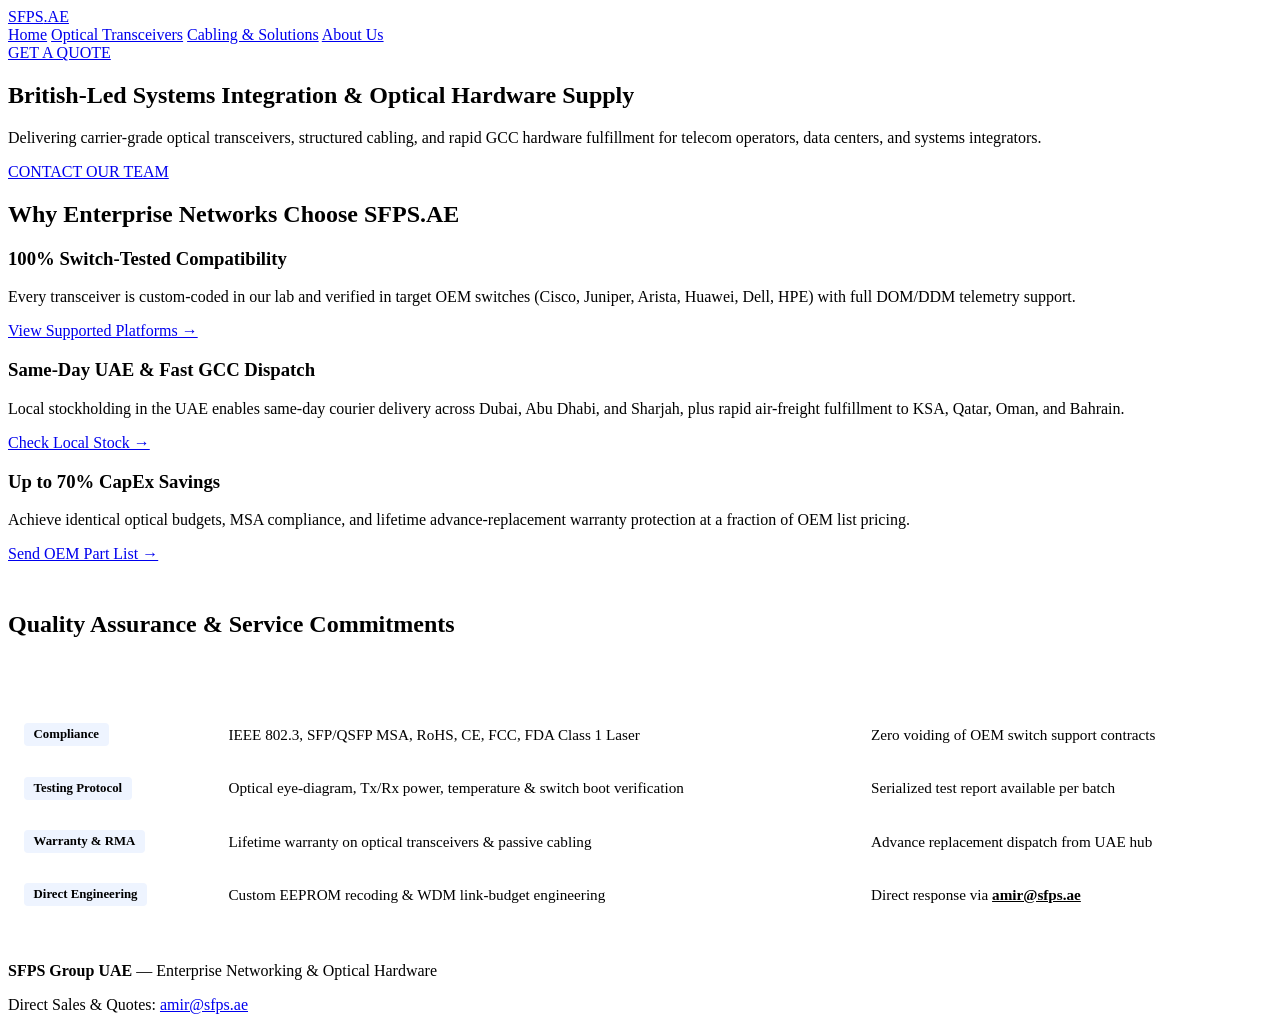
==== about.html @ ca58ff0b "Add files via upload" ====
<!DOCTYPE html>
<html lang="en">
<head>
  <meta charset="UTF-8" />
  <meta name="viewport" content="width=device-width, initial-scale=1.0" />
  <title>About SFPS Group | British-Led Optical & IT Infrastructure UAE</title>
  <link rel="stylesheet" href="style.css" />
</head>
<body>
  <header>
    <a href="index.html" class="logo">SFPS<span>.AE</span></a>
    <nav>
      <a href="index.html">Home</a>
      <a href="products.html">Optical Transceivers</a>
      <a href="solutions.html">Cabling & Solutions</a>
      <a href="about.html" class="active">About Us</a>
    </nav>
    <a href="mailto:amir@sfps.ae?subject=Partner%20%26%20Account%20Inquiry%20-%20SFPS.AE&body=Hello%20Amir%2C%0A%0AWe%20would%20like%20to%20connect%20regarding%20enterprise%20hardware%20supply%3A%0A" class="btn-cta">GET A QUOTE</a>
  </header>

  <section class="hero">
    <h1>British-Led Systems Integration & Optical Hardware Supply</h1>
    <p>Delivering carrier-grade optical transceivers, structured cabling, and rapid GCC hardware fulfillment for telecom operators, data centers, and systems integrators.</p>
    <a href="mailto:amir@sfps.ae?subject=Direct%20Inquiry%20-%20SFPS%20Group&body=Hi%20Amir%2C%0A%0APlease%20get%20in%20touch%20with%20us%20regarding%3A%0A" class="btn-cta">CONTACT OUR TEAM</a>
  </section>

  <section class="section">
    <h2 class="section-title">Why Enterprise Networks Choose SFPS.AE</h2>
    <div class="grid">
      <div class="card">
        <h3>100% Switch-Tested Compatibility</h3>
        <p>Every transceiver is custom-coded in our lab and verified in target OEM switches (Cisco, Juniper, Arista, Huawei, Dell, HPE) with full DOM/DDM telemetry support.</p>
        <a href="products.html" class="card-link">View Supported Platforms →</a>
      </div>
      <div class="card">
        <h3>Same-Day UAE & Fast GCC Dispatch</h3>
        <p>Local stockholding in the UAE enables same-day courier delivery across Dubai, Abu Dhabi, and Sharjah, plus rapid air-freight fulfillment to KSA, Qatar, Oman, and Bahrain.</p>
        <a href="mailto:amir@sfps.ae?subject=Stock%20Availability%20Check" class="card-link">Check Local Stock →</a>
      </div>
      <div class="card">
        <h3>Up to 70% CapEx Savings</h3>
        <p>Achieve identical optical budgets, MSA compliance, and lifetime advance-replacement warranty protection at a fraction of OEM list pricing.</p>
        <a href="mailto:amir@sfps.ae?subject=OEM%20Cross-Reference%20Quote" class="card-link">Send OEM Part List →</a>
      </div>
    </div>

    <div style="margin-top: 3rem;">
      <h2 class="section-title">Quality Assurance & Service Commitments</h2>
      <div class="table-wrapper">
        <table>
          <thead>
            <tr>
              <th>Standard / Pillar</th>
              <th>SFPS Group Specification</th>
              <th>Customer Guarantee</th>
            </tr>
          </thead>
          <tbody>
            <tr>
              <td><span class="badge">Compliance</span></td>
              <td>IEEE 802.3, SFP/QSFP MSA, RoHS, CE, FCC, FDA Class 1 Laser</td>
              <td>Zero voiding of OEM switch support contracts</td>
            </tr>
            <tr>
              <td><span class="badge">Testing Protocol</span></td>
              <td>Optical eye-diagram, Tx/Rx power, temperature & switch boot verification</td>
              <td>Serialized test report available per batch</td>
            </tr>
            <tr>
              <td><span class="badge">Warranty & RMA</span></td>
              <td>Lifetime warranty on optical transceivers & passive cabling</td>
              <td>Advance replacement dispatch from UAE hub</td>
            </tr>
            <tr>
              <td><span class="badge">Direct Engineering</span></td>
              <td>Custom EEPROM recoding & WDM link-budget engineering</td>
              <td>Direct response via <a href="mailto:amir@sfps.ae" style="color: var(--electric-blue); font-weight: 600;">amir@sfps.ae</a></td>
            </tr>
          </tbody>
        </table>
      </div>
    </div>
  </section>

  <footer>
    <p><strong>SFPS Group UAE</strong> — Enterprise Networking & Optical Hardware</p>
    <p style="margin-top: 0.5rem;">Direct Sales & Quotes: <a href="mailto:amir@sfps.ae">amir@sfps.ae</a></p>
  </footer>
</body>
</html>
---- style.css ----
/* Data Tables & Specification Badges */
.table-wrapper {
  overflow-x: auto;
  border: 1px solid var(--border-light);
  border-radius: 8px;
  margin-bottom: 2.5rem;
  background: var(--bg-white);
}

table {
  width: 100%;
  border-collapse: collapse;
  text-align: left;
  font-size: 0.95rem;
}

th {
  background-color: var(--navy-primary);
  color: #FFFFFF;
  padding: 1rem;
  font-weight: 600;
  white-space: nowrap;
}

td {
  padding: 0.95rem 1rem;
  border-bottom: 1px solid var(--border-light);
  color: var(--text-dark);
}

tr:last-child td {
  border-bottom: none;
}

tr:hover td {
  background-color: var(--bg-light);
}

.badge {
  display: inline-block;
  background-color: #EEF4FF;
  color: var(--electric-blue);
  font-weight: 700;
  font-size: 0.8rem;
  padding: 0.25rem 0.6rem;
  border-radius: 4px;
}

.btn-sm {
  padding: 0.45rem 0.9rem;
  font-size: 0.85rem;
}
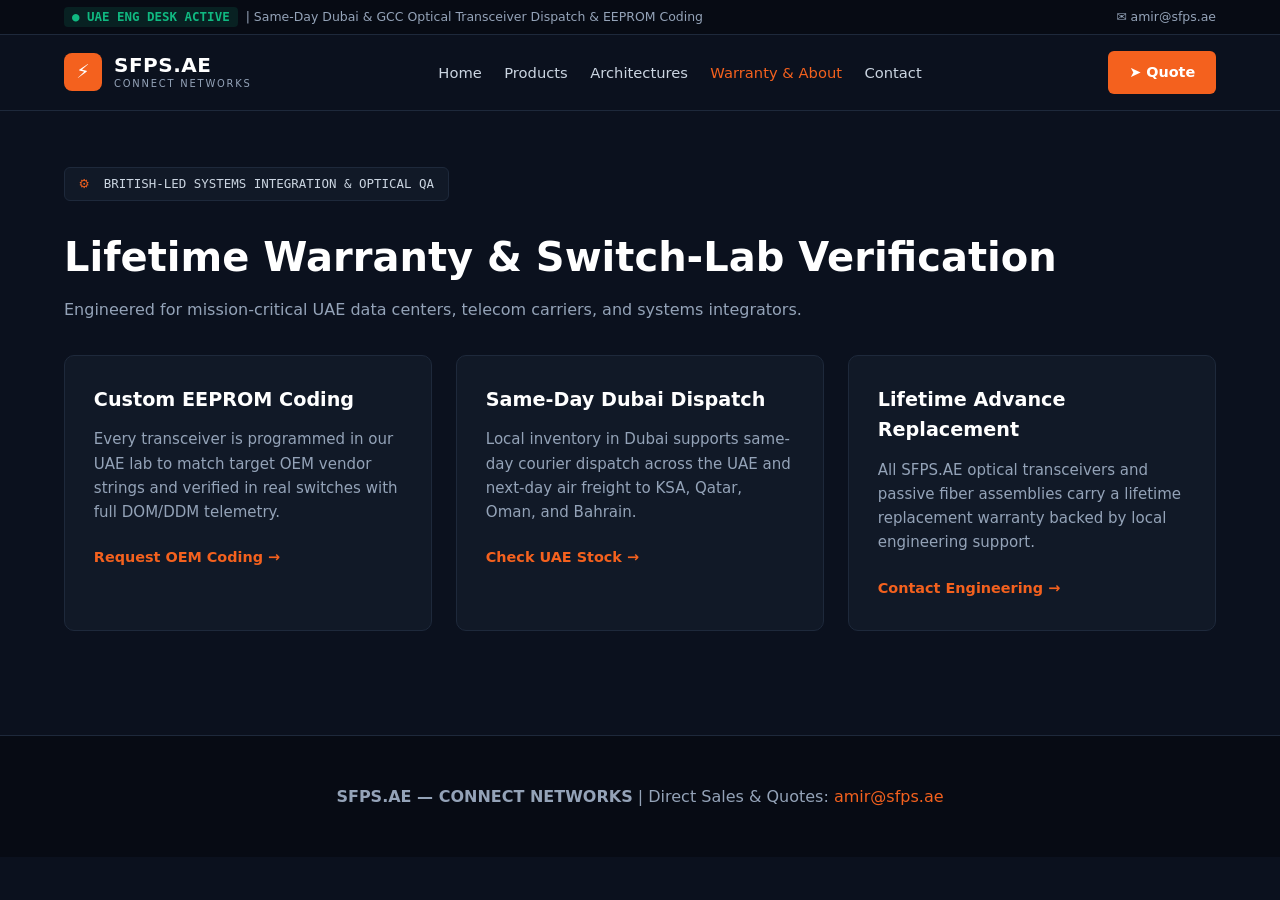
==== commit 1fa144bf: "Replace About SFPS Group with Warranty & Engineering QA" ====
--- a/about.html
+++ b/about.html
@@ -3,88 +3,52 @@
 <head>
   <meta charset="UTF-8" />
   <meta name="viewport" content="width=device-width, initial-scale=1.0" />
-  <title>About SFPS Group | British-Led Optical & IT Infrastructure UAE</title>
+  <title>Warranty &amp; Engineering QA | SFPS.AE</title>
   <link rel="stylesheet" href="style.css" />
 </head>
 <body>
+  <div class="top-bar">
+    <div><span class="status-pill">● UAE ENG DESK ACTIVE</span><span>| Same-Day Dubai &amp; GCC Optical Transceiver Dispatch &amp; EEPROM Coding</span></div>
+    <div class="top-links"><a href="mailto:amir@sfps.ae?subject=Inquiry%20-%20SFPS.AE">✉️ amir@sfps.ae</a></div>
+  </div>
   <header>
-    <a href="index.html" class="logo">SFPS<span>.AE</span></a>
+    <a href="index.html" class="brand"><div class="brand-icon">⚡</div><div class="brand-text"><strong>SFPS.AE</strong><span>CONNECT NETWORKS</span></div></a>
     <nav>
       <a href="index.html">Home</a>
-      <a href="products.html">Optical Transceivers</a>
-      <a href="solutions.html">Cabling & Solutions</a>
-      <a href="about.html" class="active">About Us</a>
+      <a href="products.html">Products</a>
+      <a href="solutions.html">Architectures</a>
+      <a href="about.html" class="active">Warranty &amp; About</a>
+      <a href="mailto:amir@sfps.ae?subject=Contact%20SFPS%20Engineering">Contact</a>
     </nav>
-    <a href="mailto:amir@sfps.ae?subject=Partner%20%26%20Account%20Inquiry%20-%20SFPS.AE&body=Hello%20Amir%2C%0A%0AWe%20would%20like%20to%20connect%20regarding%20enterprise%20hardware%20supply%3A%0A" class="btn-cta">GET A QUOTE</a>
+    <a href="mailto:amir@sfps.ae?subject=Partner%20%26%20Warranty%20Inquiry%20-%20SFPS.AE" class="btn-quote">➤ Quote</a>
   </header>
 
-  <section class="hero">
-    <h1>British-Led Systems Integration & Optical Hardware Supply</h1>
-    <p>Delivering carrier-grade optical transceivers, structured cabling, and rapid GCC hardware fulfillment for telecom operators, data centers, and systems integrators.</p>
-    <a href="mailto:amir@sfps.ae?subject=Direct%20Inquiry%20-%20SFPS%20Group&body=Hi%20Amir%2C%0A%0APlease%20get%20in%20touch%20with%20us%20regarding%3A%0A" class="btn-cta">CONTACT OUR TEAM</a>
-  </section>
+  <section class="section">
+    <div class="eyebrow-badge"><span>⚙</span> BRITISH-LED SYSTEMS INTEGRATION &amp; OPTICAL QA</div>
+    <h1 class="section-title" style="font-size: 2.5rem;">Lifetime Warranty &amp; Switch-Lab Verification</h1>
+    <p class="section-sub">Engineered for mission-critical UAE data centers, telecom carriers, and systems integrators.</p>
 
-  <section class="section">
-    <h2 class="section-title">Why Enterprise Networks Choose SFPS.AE</h2>
-    <div class="grid">
+    <div class="grid-3">
       <div class="card">
-        <h3>100% Switch-Tested Compatibility</h3>
-        <p>Every transceiver is custom-coded in our lab and verified in target OEM switches (Cisco, Juniper, Arista, Huawei, Dell, HPE) with full DOM/DDM telemetry support.</p>
-        <a href="products.html" class="card-link">View Supported Platforms →</a>
+        <h3>Custom EEPROM Coding</h3>
+        <p>Every transceiver is programmed in our UAE lab to match target OEM vendor strings and verified in real switches with full DOM/DDM telemetry.</p>
+        <a href="mailto:amir@sfps.ae?subject=Custom%20EEPROM%20Coding%20Inquiry" class="card-link">Request OEM Coding →</a>
       </div>
       <div class="card">
-        <h3>Same-Day UAE & Fast GCC Dispatch</h3>
-        <p>Local stockholding in the UAE enables same-day courier delivery across Dubai, Abu Dhabi, and Sharjah, plus rapid air-freight fulfillment to KSA, Qatar, Oman, and Bahrain.</p>
-        <a href="mailto:amir@sfps.ae?subject=Stock%20Availability%20Check" class="card-link">Check Local Stock →</a>
+        <h3>Same-Day Dubai Dispatch</h3>
+        <p>Local inventory in Dubai supports same-day courier dispatch across the UAE and next-day air freight to KSA, Qatar, Oman, and Bahrain.</p>
+        <a href="mailto:amir@sfps.ae?subject=Urgent%20UAE%20Stock%20Check" class="card-link">Check UAE Stock →</a>
       </div>
       <div class="card">
-        <h3>Up to 70% CapEx Savings</h3>
-        <p>Achieve identical optical budgets, MSA compliance, and lifetime advance-replacement warranty protection at a fraction of OEM list pricing.</p>
-        <a href="mailto:amir@sfps.ae?subject=OEM%20Cross-Reference%20Quote" class="card-link">Send OEM Part List →</a>
-      </div>
-    </div>
-
-    <div style="margin-top: 3rem;">
-      <h2 class="section-title">Quality Assurance & Service Commitments</h2>
-      <div class="table-wrapper">
-        <table>
-          <thead>
-            <tr>
-              <th>Standard / Pillar</th>
-              <th>SFPS Group Specification</th>
-              <th>Customer Guarantee</th>
-            </tr>
-          </thead>
-          <tbody>
-            <tr>
-              <td><span class="badge">Compliance</span></td>
-              <td>IEEE 802.3, SFP/QSFP MSA, RoHS, CE, FCC, FDA Class 1 Laser</td>
-              <td>Zero voiding of OEM switch support contracts</td>
-            </tr>
-            <tr>
-              <td><span class="badge">Testing Protocol</span></td>
-              <td>Optical eye-diagram, Tx/Rx power, temperature & switch boot verification</td>
-              <td>Serialized test report available per batch</td>
-            </tr>
-            <tr>
-              <td><span class="badge">Warranty & RMA</span></td>
-              <td>Lifetime warranty on optical transceivers & passive cabling</td>
-              <td>Advance replacement dispatch from UAE hub</td>
-            </tr>
-            <tr>
-              <td><span class="badge">Direct Engineering</span></td>
-              <td>Custom EEPROM recoding & WDM link-budget engineering</td>
-              <td>Direct response via <a href="mailto:amir@sfps.ae" style="color: var(--electric-blue); font-weight: 600;">amir@sfps.ae</a></td>
-            </tr>
-          </tbody>
-        </table>
+        <h3>Lifetime Advance Replacement</h3>
+        <p>All SFPS.AE optical transceivers and passive fiber assemblies carry a lifetime replacement warranty backed by local engineering support.</p>
+        <a href="mailto:amir@sfps.ae?subject=Warranty%20%26%20SLA%20Details" class="card-link">Contact Engineering →</a>
       </div>
     </div>
   </section>
 
   <footer>
-    <p><strong>SFPS Group UAE</strong> — Enterprise Networking & Optical Hardware</p>
-    <p style="margin-top: 0.5rem;">Direct Sales & Quotes: <a href="mailto:amir@sfps.ae">amir@sfps.ae</a></p>
+    <p><strong>SFPS.AE — CONNECT NETWORKS</strong> | Direct Sales &amp; Quotes: <a href="mailto:amir@sfps.ae">amir@sfps.ae</a></p>
   </footer>
 </body>
-</html>+</html>
--- a/style.css
+++ b/style.css
@@ -1,52 +1,440 @@
-/* Data Tables & Specification Badges */
+:root {
+  --bg-dark: #0B111E;
+  --bg-card: #111927;
+  --bg-input: #1A2436;
+  --border-dark: #1E293B;
+  --accent-orange: #F4611E;
+  --accent-orange-hover: #D94E0F;
+  --accent-peach: #F79468;
+  --text-white: #FFFFFF;
+  --text-gray: #94A3B8;
+  --status-green: #10B981;
+}
+
+* {
+  box-sizing: border-box;
+  margin: 0;
+  padding: 0;
+  font-family: 'Segoe UI', system-ui, -apple-system, sans-serif;
+}
+
+body {
+  background-color: var(--bg-dark);
+  color: var(--text-white);
+  line-height: 1.6;
+}
+
+/* Top Status Bar */
+.top-bar {
+  background-color: #070B14;
+  border-bottom: 1px solid var(--border-dark);
+  padding: 0.45rem 5%;
+  display: flex;
+  justify-content: space-between;
+  align-items: center;
+  font-size: 0.78rem;
+  color: var(--text-gray);
+  flex-wrap: wrap;
+  gap: 0.5rem;
+}
+
+.status-pill {
+  background: rgba(16, 185, 129, 0.12);
+  color: var(--status-green);
+  padding: 0.15rem 0.5rem;
+  border-radius: 4px;
+  font-weight: 700;
+  font-family: monospace;
+  margin-right: 0.5rem;
+}
+
+.top-links a {
+  color: var(--text-gray);
+  text-decoration: none;
+  margin-left: 1.2rem;
+  transition: color 0.2s;
+}
+
+.top-links a:hover {
+  color: var(--text-white);
+}
+
+/* Main Header */
+header {
+  background-color: var(--bg-dark);
+  border-bottom: 1px solid var(--border-dark);
+  padding: 1rem 5%;
+  display: flex;
+  justify-content: space-between;
+  align-items: center;
+  position: sticky;
+  top: 0;
+  z-index: 100;
+}
+
+.brand {
+  display: flex;
+  align-items: center;
+  gap: 0.75rem;
+  text-decoration: none;
+}
+
+.brand-icon {
+  background-color: var(--accent-orange);
+  color: #FFFFFF;
+  width: 38px;
+  height: 38px;
+  border-radius: 8px;
+  display: flex;
+  align-items: center;
+  justify-content: center;
+  font-weight: 900;
+  font-size: 1.2rem;
+}
+
+.brand-text strong {
+  display: block;
+  color: var(--text-white);
+  font-size: 1.25rem;
+  letter-spacing: 0.5px;
+  line-height: 1.1;
+}
+
+.brand-text span {
+  display: block;
+  color: var(--text-gray);
+  font-size: 0.62rem;
+  letter-spacing: 1.8px;
+  text-transform: uppercase;
+}
+
+nav {
+  display: flex;
+  gap: 1.4rem;
+  flex-wrap: wrap;
+}
+
+nav a {
+  color: #CBD5E1;
+  text-decoration: none;
+  font-size: 0.92rem;
+  font-weight: 500;
+  transition: color 0.2s;
+}
+
+nav a:hover, nav a.active {
+  color: var(--accent-orange);
+}
+
+.btn-quote {
+  background-color: var(--accent-orange);
+  color: #FFFFFF;
+  padding: 0.6rem 1.3rem;
+  border-radius: 6px;
+  text-decoration: none;
+  font-weight: 700;
+  font-size: 0.9rem;
+  display: inline-flex;
+  align-items: center;
+  gap: 0.4rem;
+  transition: background-color 0.2s;
+}
+
+.btn-quote:hover {
+  background-color: var(--accent-orange-hover);
+}
+
+/* Hero Split Layout */
+.hero-split {
+  max-width: 1320px;
+  margin: 0 auto;
+  padding: 4rem 5%;
+  display: grid;
+  grid-template-columns: 1.15fr 0.85fr;
+  gap: 3rem;
+  align-items: center;
+}
+
+@media (max-width: 960px) {
+  .hero-split {
+    grid-template-columns: 1fr;
+  }
+}
+
+.eyebrow-badge {
+  display: inline-block;
+  background-color: var(--bg-card);
+  border: 1px solid var(--border-dark);
+  color: #CBD5E1;
+  font-family: monospace;
+  font-size: 0.78rem;
+  padding: 0.4rem 0.85rem;
+  border-radius: 6px;
+  margin-bottom: 1.5rem;
+}
+
+.eyebrow-badge span {
+  color: var(--accent-orange);
+  margin-right: 0.4rem;
+}
+
+.hero-split h1 {
+  font-size: 3.1rem;
+  line-height: 1.12;
+  font-weight: 800;
+  margin-bottom: 1.5rem;
+  letter-spacing: -0.5px;
+}
+
+.hero-split h1 .highlight {
+  color: var(--accent-peach);
+}
+
+.hero-split p {
+  color: var(--text-gray);
+  font-size: 1.08rem;
+  margin-bottom: 2rem;
+  max-width: 600px;
+}
+
+.hero-actions {
+  display: flex;
+  gap: 1rem;
+  flex-wrap: wrap;
+}
+
+.btn-outline {
+  border: 1px solid #334155;
+  color: var(--text-white);
+  padding: 0.6rem 1.3rem;
+  border-radius: 6px;
+  text-decoration: none;
+  font-weight: 600;
+  font-size: 0.9rem;
+  transition: border-color 0.2s;
+}
+
+.btn-outline:hover {
+  border-color: var(--accent-orange);
+}
+
+/* Optical Telemetry Lab Widget */
+.telemetry-card {
+  background-color: var(--bg-card);
+  border: 1px solid var(--border-dark);
+  border-radius: 12px;
+  padding: 1.6rem;
+  box-shadow: 0 20px 40px rgba(0, 0, 0, 0.45);
+}
+
+.telemetry-header {
+  display: flex;
+  justify-content: space-between;
+  align-items: center;
+  padding-bottom: 1rem;
+  border-bottom: 1px solid var(--border-dark);
+  margin-bottom: 1.2rem;
+}
+
+.telemetry-title {
+  font-weight: 700;
+  font-size: 0.98rem;
+  display: flex;
+  align-items: center;
+  gap: 0.5rem;
+}
+
+.dot-green {
+  width: 9px;
+  height: 9px;
+  background-color: var(--status-green);
+  border-radius: 50%;
+  display: inline-block;
+}
+
+.cli-tag {
+  background-color: #271A17;
+  color: var(--accent-orange);
+  font-family: monospace;
+  font-size: 0.72rem;
+  padding: 0.25rem 0.55rem;
+  border-radius: 4px;
+  font-weight: 700;
+}
+
+.form-group {
+  margin-bottom: 1rem;
+}
+
+.form-group label {
+  display: block;
+  color: var(--text-gray);
+  font-size: 0.78rem;
+  margin-bottom: 0.4rem;
+}
+
+.form-group select {
+  width: 100%;
+  background-color: var(--bg-input);
+  border: 1px solid #2D3B55;
+  color: var(--text-white);
+  padding: 0.65rem 0.8rem;
+  border-radius: 6px;
+  font-family: monospace;
+  font-size: 0.85rem;
+}
+
+.form-row {
+  display: grid;
+  grid-template-columns: 1fr 1fr;
+  gap: 0.85rem;
+}
+
+.telemetry-readout {
+  background-color: #090E1A;
+  border: 1px solid var(--border-dark);
+  border-radius: 8px;
+  padding: 1rem;
+  margin-top: 1.2rem;
+  font-family: monospace;
+}
+
+.readout-top {
+  display: flex;
+  justify-content: space-between;
+  font-size: 0.72rem;
+  color: var(--text-gray);
+  margin-bottom: 0.75rem;
+}
+
+.signal-optimal {
+  color: var(--status-green);
+  font-weight: 700;
+}
+
+.readout-grid {
+  display: grid;
+  grid-template-columns: 1fr 1fr;
+  gap: 0.6rem;
+  font-size: 0.82rem;
+}
+
+.readout-grid span {
+  color: var(--text-gray);
+}
+
+.readout-grid strong {
+  color: var(--status-green);
+}
+
+/* Sections, Cards & Tables */
+.section {
+  max-width: 1320px;
+  margin: 0 auto;
+  padding: 3.5rem 5%;
+}
+
+.section-title {
+  font-size: 1.9rem;
+  margin-bottom: 0.5rem;
+  color: var(--text-white);
+}
+
+.section-sub {
+  color: var(--text-gray);
+  margin-bottom: 2rem;
+}
+
+.grid-3 {
+  display: grid;
+  grid-template-columns: repeat(auto-fit, minmax(290px, 1fr));
+  gap: 1.5rem;
+}
+
+.card {
+  background-color: var(--bg-card);
+  border: 1px solid var(--border-dark);
+  border-radius: 10px;
+  padding: 1.8rem;
+  transition: border-color 0.2s;
+}
+
+.card:hover {
+  border-color: var(--accent-orange);
+}
+
+.card h3 {
+  color: var(--text-white);
+  margin-bottom: 0.75rem;
+  font-size: 1.2rem;
+}
+
+.card p {
+  color: var(--text-gray);
+  font-size: 0.94rem;
+  margin-bottom: 1.3rem;
+}
+
+.card-link {
+  color: var(--accent-orange);
+  text-decoration: none;
+  font-weight: 600;
+  font-size: 0.9rem;
+}
+
 .table-wrapper {
   overflow-x: auto;
-  border: 1px solid var(--border-light);
-  border-radius: 8px;
+  background-color: var(--bg-card);
+  border: 1px solid var(--border-dark);
+  border-radius: 10px;
   margin-bottom: 2.5rem;
-  background: var(--bg-white);
 }
 
 table {
   width: 100%;
   border-collapse: collapse;
   text-align: left;
-  font-size: 0.95rem;
+  font-size: 0.92rem;
 }
 
 th {
-  background-color: var(--navy-primary);
-  color: #FFFFFF;
+  background-color: #162033;
+  color: var(--text-white);
   padding: 1rem;
   font-weight: 600;
-  white-space: nowrap;
+  border-bottom: 1px solid var(--border-dark);
 }
 
 td {
   padding: 0.95rem 1rem;
-  border-bottom: 1px solid var(--border-light);
-  color: var(--text-dark);
-}
-
-tr:last-child td {
-  border-bottom: none;
+  border-bottom: 1px solid var(--border-dark);
+  color: #CBD5E1;
 }
 
 tr:hover td {
-  background-color: var(--bg-light);
-}
-
-.badge {
-  display: inline-block;
-  background-color: #EEF4FF;
-  color: var(--electric-blue);
-  font-weight: 700;
-  font-size: 0.8rem;
+  background-color: #141E30;
+}
+
+.badge-orange {
+  background-color: rgba(244, 97, 30, 0.15);
+  color: var(--accent-orange);
   padding: 0.25rem 0.6rem;
   border-radius: 4px;
-}
-
-.btn-sm {
-  padding: 0.45rem 0.9rem;
-  font-size: 0.85rem;
-}+  font-family: monospace;
+  font-weight: 700;
+  font-size: 0.82rem;
+}
+
+footer {
+  background-color: #070B14;
+  border-top: 1px solid var(--border-dark);
+  padding: 3rem 5%;
+  text-align: center;
+  color: var(--text-gray);
+  margin-top: 3rem;
+}
+
+footer a {
+  color: var(--accent-orange);
+  text-decoration: none;
+}
